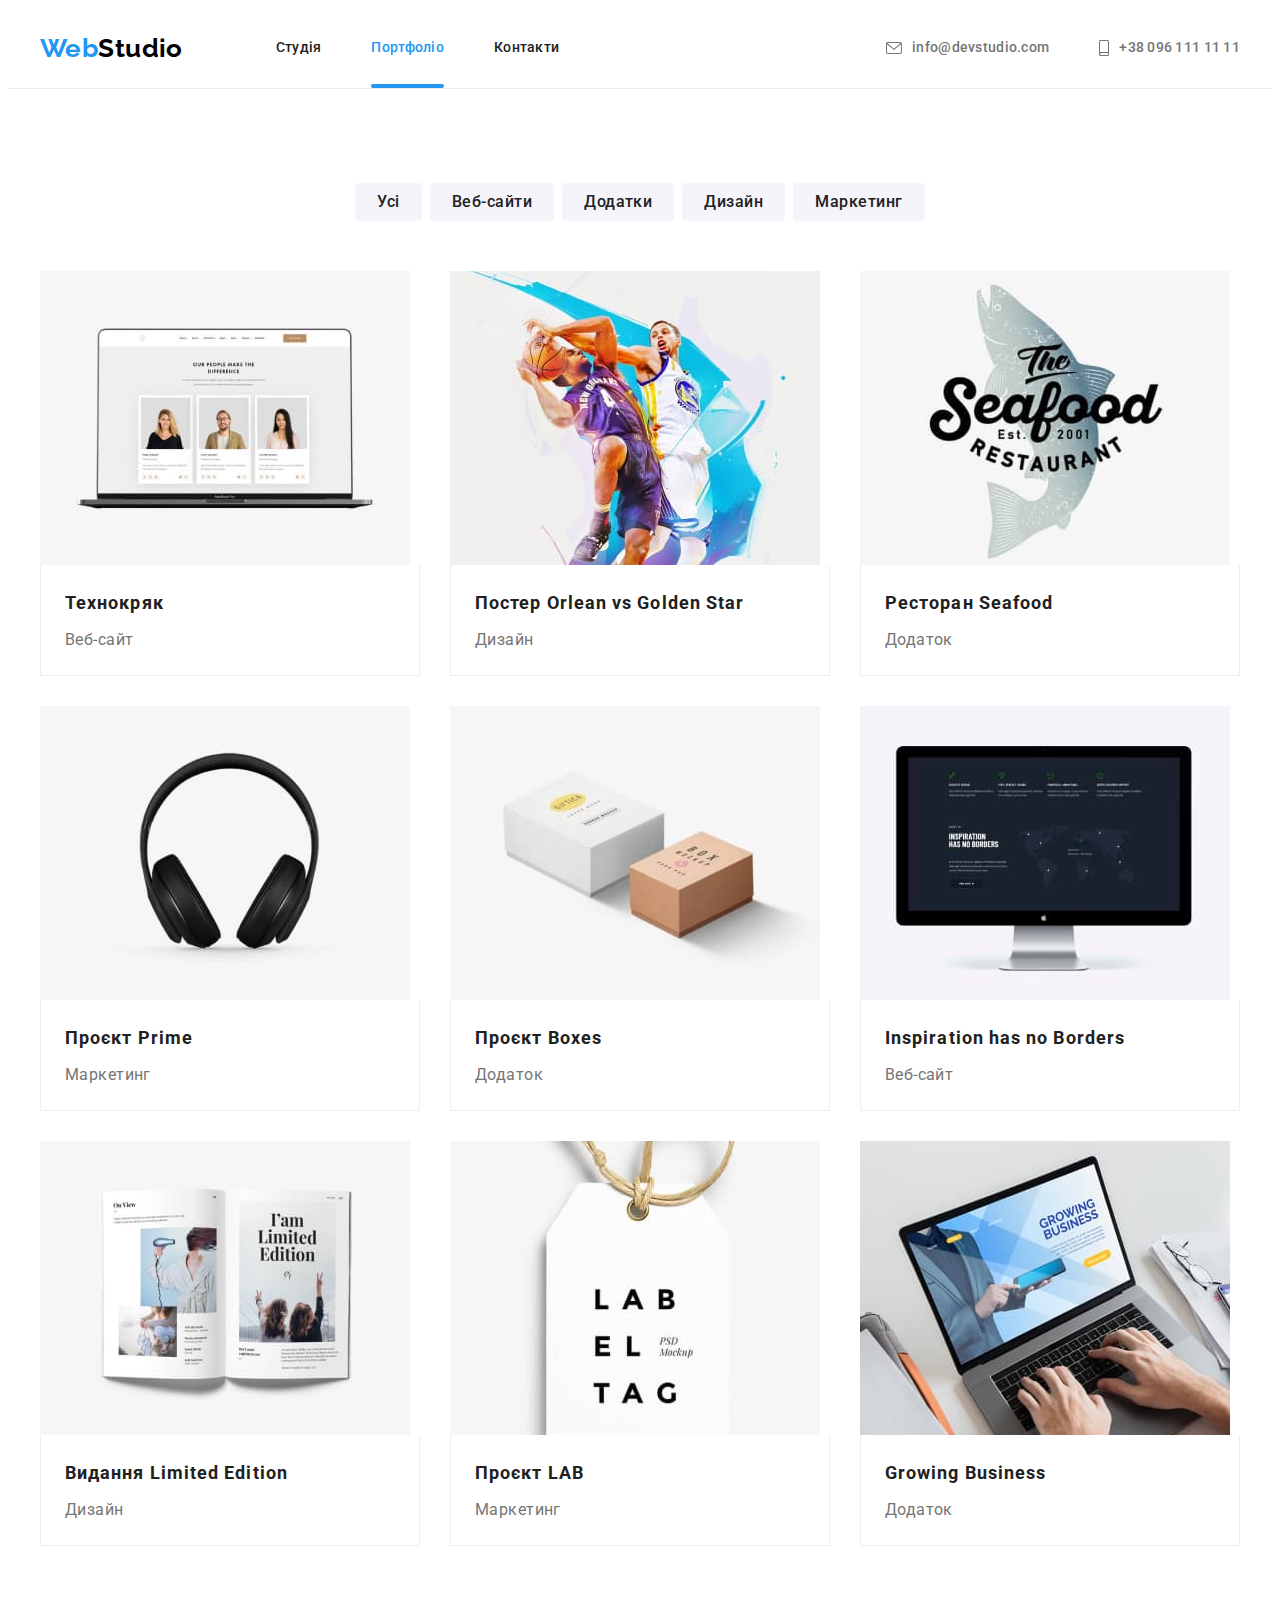
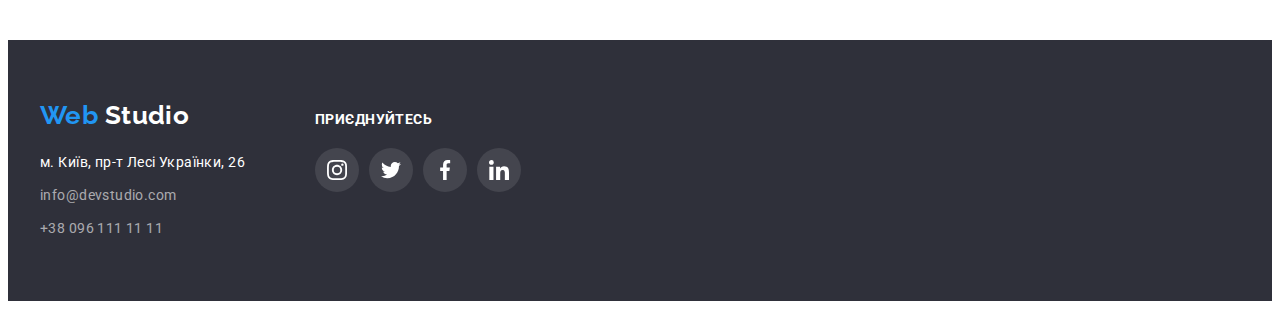
==== portfolio.html @ 70188c2d "Initial commit" ====
<!DOCTYPE html>
<html lang="uk">
	<head>
		<meta charset="UTF-8" />
		<meta http-equiv="X-UA-Compatible" content="IE=edge" />
		<meta name="viewport" content="width=device-width, initial-scale=1.0" />
		<title>Portfolio</title>
		<link rel="preconnect" href="https://fonts.googleapis.com" />
		<link rel="preconnect" href="https://fonts.gstatic.com" crossorigin />
		<link
			href="https://fonts.googleapis.com/css2?family=Raleway:wght@700&family=Roboto:wght@400;500;700;900&display=swap"
			rel="stylesheet"
		/>
		<link
			rel="stylesheet"
			href="https://cdnjs.cloudflare.com/ajax/libs/modern-normalize/1.1.0/modern-normalize.min.css"
			integrity="sha512-wpPYUAdjBVSE4KJnH1VR1HeZfpl1ub8YT/NKx4PuQ5NmX2tKuGu6U/JRp5y+Y8XG2tV+wKQpNHVUX03MfMFn9Q=="
			crossorigin="anonymous"
			referrerpolicy="no-referrer"
		/>
		<link href="./css/styles.css" rel="stylesheet" />
	</head>
	<body>
		<header class="header portfolio-header">
			<div class="container">
				<nav class="header-navigation">
					<a class="link header-logo" href="./index.html">
						<span class="logo-accent">Web</span>Studio</a
					>

					<ul class="list header-list">
						<li class="header-item">
							<a class="link header-link" href="./index.html">Студія</a>
						</li>
						<li class="header-item">
							<a class="link header-link current" href="./portfolio.html">Портфоліо</a>
						</li>
						<li class="header-item">
							<a class="link header-link" href="#">Контакти</a>
						</li>
					</ul>
				</nav>

				<ul class="list contacts-list">
					<li class="contacts-item">
						<a class="link header-contacts" href="mailto:info@devstudio.com">
							<svg class="header-icon" width="16" height="12">
								<use class="icon-envelope" href="./images/sprite.svg#envelope"></use>
							</svg>
							info@devstudio.com
						</a>
					</li>
					<li class="contacts-item">
						<a class="link header-contacts" href="tel:+380961111111">
							<svg class="header-icon" width="10" height="16">
								<use class="icon-smartphone" href="./images/sprite.svg#smartphone"></use>
							</svg>
							+38 096 111 11 11
						</a>
					</li>
				</ul>
			</div>
		</header>
		<main>
			<section class="section">
				<div class="container">
					<h1 class="section-title visually-hidden">Наші проєкти</h1>
					<ul class="list filters-list">
						<li class="filter"><button class="filter-btn" type="button">Усі</button></li>
						<li class="filter"><button class="filter-btn" type="button">Веб-сайти</button></li>
						<li class="filter"><button class="filter-btn" type="button">Додатки</button></li>
						<li class="filter"><button class="filter-btn" type="button">Дизайн</button></li>
						<li class="filter"><button class="filter-btn" type="button">Маркетинг</button></li>
					</ul>

					<ul class="list projects-list">
						<li class="project-item">
							<a class="link project-link" href="#">
								<div class="project-thumb">
									<img
										src="./images/portfolio1.jpg"
										alt="Ноутбук з відкритим веб-сайтом на екрані"
										width="370"
									/>
									<div class="project-overlay">
										<p class="overlay-text">
											Ресурс пропонує комплексні пропозиції з різним рівнем функціоналу та сервісів.
											Все це дозволить відвідувачу отримати вичерпні відомості про компанію чи
											приватну особу.
										</p>
									</div>
								</div>
								<div class="about-project">
									<h2 class="project-title">Технокряк</h2>
									<p class="project-category">Веб-сайт</p>
								</div>
							</a>
						</li>
						<li class="project-item">
							<a class="link project-link" href="#">
								<div class="project-thumb">
									<img
										src="./images/portfolio2.jpg"
										alt="Два баскетболісти боряться за м'яч"
										width="370"
									/>
									<div class="project-overlay">
										<p class="overlay-text">
											Ресурс пропонує комплексні пропозиції з різним рівнем функціоналу та сервісів.
											Все це дозволить відвідувачу отримати вичерпні відомості про компанію чи
											приватну особу.
										</p>
									</div>
								</div>
								<div class="about-project">
									<h2 class="project-title">Постер <span lang="en">Orlean vs Golden Star</span></h2>
									<p class="project-category">Дизайн</p>
								</div>
							</a>
						</li>
						<li class="project-item">
							<a class="link project-link" href="#">
								<div class="project-thumb">
									<img
										src="./images/portfolio3.jpg"
										alt="Логотип з великою рибою і написом"
										width="370"
									/>
									<div class="project-overlay">
										<p class="overlay-text">
											Ресурс пропонує комплексні пропозиції з різним рівнем функціоналу та сервісів.
											Все це дозволить відвідувачу отримати вичерпні відомості про компанію чи
											приватну особу.
										</p>
									</div>
								</div>
								<div class="about-project">
									<h2 class="project-title">Ресторан <span lang="en">Seafood</span></h2>
									<p class="project-category">Додаток</p>
								</div>
							</a>
						</li>
						<li class="project-item">
							<a class="link project-link" href="#">
								<div class="project-thumb">
									<img src="./images/portfolio4.jpg" alt="Комп'ютерні навушники" width="370" />
									<div class="project-overlay">
										<p class="overlay-text">
											Ресурс пропонує комплексні пропозиції з різним рівнем функціоналу та сервісів.
											Все це дозволить відвідувачу отримати вичерпні відомості про компанію чи
											приватну особу.
										</p>
									</div>
								</div>
								<div class="about-project">
									<h2 class="project-title">Проєкт <span lang="en">Prime</span></h2>
									<p class="project-category">Маркетинг</p>
								</div>
							</a>
						</li>
						<li class="project-item">
							<a class="link project-link" href="#">
								<div class="project-thumb">
									<img
										src="./images/portfolio5.jpg"
										alt="Дві закриті паперові коробки"
										width="370"
									/>
									<div class="project-overlay">
										<p class="overlay-text">
											Ресурс пропонує комплексні пропозиції з різним рівнем функціоналу та сервісів.
											Все це дозволить відвідувачу отримати вичерпні відомості про компанію чи
											приватну особу.
										</p>
									</div>
								</div>
								<div class="about-project">
									<h2 class="project-title">Проєкт <span lang="en">Boxes</span></h2>
									<p class="project-category">Додаток</p>
								</div>
							</a>
						</li>
						<li class="project-item">
							<a class="link project-link" href="#">
								<div class="project-thumb">
									<img
										src="./images/portfolio6.jpg"
										alt="Монітор комп'ютера з відкритим веб-сайтом"
										width="370"
									/>
									<div class="project-overlay">
										<p class="overlay-text">
											Ресурс пропонує комплексні пропозиції з різним рівнем функціоналу та сервісів.
											Все це дозволить відвідувачу отримати вичерпні відомості про компанію чи
											приватну особу.
										</p>
									</div>
								</div>
								<div class="about-project">
									<h2 class="project-title" lang="en">Inspiration has no Borders</h2>
									<p class="project-category">Веб-сайт</p>
								</div>
							</a>
						</li>
						<li class="project-item">
							<a class="link project-link" href="#">
								<div class="project-thumb">
									<img src="./images/portfolio7.jpg" alt="Розгорнутий журнал" width="370" />
									<div class="project-overlay">
										<p class="overlay-text">
											Ресурс пропонує комплексні пропозиції з різним рівнем функціоналу та сервісів.
											Все це дозволить відвідувачу отримати вичерпні відомості про компанію чи
											приватну особу.
										</p>
									</div>
								</div>
								<div class="about-project">
									<h2 class="project-title">Видання <span lang="en">Limited Edition</span></h2>
									<p class="project-category">Дизайн</p>
								</div>
							</a>
						</li>
						<li class="project-item">
							<a class="link project-link" href="#">
								<div class="project-thumb">
									<img
										src="./images/portfolio8.jpg"
										alt="Паперова бирка на мотузці з написом"
										width="370"
									/>
									<div class="project-overlay">
										<p class="overlay-text">
											Ресурс пропонує комплексні пропозиції з різним рівнем функціоналу та сервісів.
											Все це дозволить відвідувачу отримати вичерпні відомості про компанію чи
											приватну особу.
										</p>
									</div>
								</div>
								<div class="about-project">
									<h2 class="project-title">Проєкт <span lang="en">LAB</span></h2>
									<p class="project-category">Маркетинг</p>
								</div>
							</a>
						</li>
						<li class="project-item">
							<a class="link project-link" href="#">
								<div class="project-thumb">
									<img src="./images/portfolio9.jpg" alt="Людина працює за ноутбуком" width="370" />
									<div class="project-overlay">
										<p class="overlay-text">
											Ресурс пропонує комплексні пропозиції з різним рівнем функціоналу та сервісів.
											Все це дозволить відвідувачу отримати вичерпні відомості про компанію чи
											приватну особу.
										</p>
									</div>
								</div>
								<div class="about-project">
									<h2 class="project-title" lang="en">Growing Business</h2>
									<p class="project-category">Додаток</p>
								</div>
							</a>
						</li>
					</ul>
				</div>
			</section>
		</main>

		<footer class="footer">
			<div class="container footer-container">
				<div class="adress-container">
					<a class="link footer-logo" href="./index.html">
						<span class="logo-accent">Web</span>
						Studio</a
					>
					<address class="footer-address">
						<ul class="list address-list">
							<li class="address-item">
								<a
									class="link address"
									href="https://goo.gl/maps/psdseEe2qWQJ424o6"
									target="_blank"
									rel="noopener noreferrer nofollow"
								>
									м. Київ, пр-т Лесі Українки, 26
								</a>
							</li>
							<li class="address-item">
								<a class="link footer-contacts" href="mailto:info@devstudio.com">
									info@devstudio.com</a
								>
							</li>
							<li class="address-item">
								<a class="link footer-contacts" href="tel:+380961111111">+38 096 111 11 11</a>
							</li>
						</ul>
					</address>
				</div>
				<div class="social-links-container">
					<p class="subscribe-text">Приєднуйтесь</p>
					<ul class="list social-links-list">
						<li class="social-link-item">
							<a
								class="link footer-social-link"
								href=""
								target="_blank"
								rel="noreferrer noopener nofollow"
							>
								<svg class="footer-icon" aria-label="Instagram" width="20" height="20">
									<use class="icon-instagram" href="./images/sprite.svg#instagram"></use>
								</svg>
							</a>
						</li>
						<li class="social-link-item">
							<a
								class="link footer-social-link"
								href=""
								target="_blank"
								rel="noreferrer noopener nofollow"
							>
								<svg class="footer-icon" aria-label="Twitter" width="20" height="20">
									<use class="icon-twitter" href="./images/sprite.svg#twitter"></use>
								</svg>
							</a>
						</li>
						<li class="social-link-item">
							<a
								class="link footer-social-link"
								href=""
								target="_blank"
								rel="noreferrer noopener nofollow"
							>
								<svg class="footer-icon" aria-label="Facebook" width="20" height="20">
									<use class="icon-facebook" href="./images/sprite.svg#facebook"></use>
								</svg>
							</a>
						</li>
						<li class="social-link-item">
							<a
								class="link footer-social-link"
								href=""
								target="_blank"
								rel="noreferrer noopener nofollow"
							>
								<svg class="footer-icon" aria-label="LinkedIn" width="20" height="20">
									<use class="icon-linkedin" href="./images/sprite.svg#linkedin"></use>
								</svg>
							</a>
						</li>
					</ul>
				</div>
			</div>
		</footer>
	</body>
</html>
---- css/styles.css ----
:root {
	--primary-text-color: #757575;
	--title-text-color: #212121;
	--additional-text-color: #ffffff;
	--accent-color: #2196f3;
	--contacs-color: rgba(255, 255, 255, 0.6);
	--header-logo-color: #000000;
	--primary-background-color: #ffffff;
	--secondary-background-color: #f5f4fa;
	--accent-background-color: #2f303a;
	--accent-button-color: #188ce8;
	--header-line-color: #ececec;
	--icons-color: #afb1b8;
	--overlay-hero-color: rgba(47, 48, 58, 0.4);
	--services-thumb-color: rgba(47, 48, 58, 0.8);
	--clients-border-color: #afb1b8;
	--media-background-color: rgba(255, 255, 255, 0.1);

	--modal-background-color: rgba(0, 0, 0, 0.2);
	--modal-btn-border-color: rgba(0, 0, 0, 0.1);

	--portfolio-border-color: #eeeeee;
	--portfolio-overlay-color: rgba(33, 150, 243, 0.9);

	--timing-function: cubic-bezier(0.4, 0, 0.2, 1);
}

body {
	color: var(--primary-text-color);

	font-family: 'Roboto', sans-serif;
	font-size: 14px;
	letter-spacing: 0.03em;

	background-color: var(--primary-background-color);
}

p,
h1,
h2,
h3,
h4,
h5,
h6 {
	margin: 0;
}

img {
	display: block;
	max-width: 100%;
	height: auto;
}

button {
	display: block;
	cursor: pointer;
	border: none;
	border-radius: 4px;
}

.container {
	width: 1200px;
	padding-right: 15px;
	padding-left: 15px;
	margin: 0 auto;
}

.section {
	padding-top: 94px;
	padding-bottom: 94px;
}

.footer-address {
	font-style: normal;
}

.list {
	list-style: none;
	padding-left: 0;
	margin: 0;
}

.link {
	text-decoration: none;
}

/* ------------------HEADER----------------- */
header > .container {
	display: flex;
	align-items: center;
}

.header-navigation {
	display: flex;
	align-items: center;
}

/* -------------------LOGO------------------ */
.header-logo {
	color: var(--header-logo-color);

	font-family: 'Raleway', sans-serif;
	font-weight: 700;
	font-size: 26px;
	line-height: 1.19;
}

.logo-accent {
	color: var(--accent-color);
}

/* -------------MAIN NAVIGATION------------- */
.header-list {
	display: flex;
	margin-left: 93px;
}

.header-item + .header-item {
	margin-left: 50px;
}

.header-link {
	position: relative;
	display: block;
	padding-top: 32px;
	padding-bottom: 32px;

	color: var(--title-text-color);

	font-weight: 500;
	font-size: 14px;
	line-height: 1.14;
	letter-spacing: 0.02em;

	transition-property: color;
	transition-duration: 250ms;
	transition-timing-function: var(--timing-function);
}

.header-link::after {
	position: absolute;
	left: 0;
	bottom: 0;

	display: inline-block;
	content: '';
	width: 100%;
	height: 4px;
	background-color: var(--accent-color);
	border-radius: 2px;

	transform: scaleX(0);
	transition-property: transform;
	transition-duration: 250ms;
	transition-timing-function: var(--timing-function);
}

.header-link:hover:after,
.header-link:focus:after {
	transform: scaleX(1);
}

.current::after {
	position: absolute;
	bottom: 0;

	display: inline-block;
	content: '';
	width: 100%;
	height: 4px;
	background-color: var(--accent-color);
	border-radius: 2px;

	transform: scaleX(1);
}

.header-link:hover,
.header-link:focus,
.current {
	color: var(--accent-color);
}

/* --------------CONTACT LIST--------------- */
.contacts-list {
	display: flex;
	margin-right: 0;
	margin-left: auto;
}

.contacts-item + .contacts-item {
	margin-left: 50px;
}

.header-contacts {
	display: flex;
	align-items: center;

	color: var(--primary-text-color);

	font-weight: 500;
	font-size: 14px;
	line-height: 1.14;
	letter-spacing: 0.02em;

	transition-property: color;
	transition-duration: 250ms;
	transition-timing-function: var(--timing-function);
}

.header-contacts:hover,
.header-contacts:focus {
	color: var(--accent-color);
}

.header-icon {
	margin-right: 10px;
	fill: currentColor;
}

/* -------------------MAIN------------------ */
/* -------------------HERO------------------ */
.hero {
	padding-top: 200px;
	padding-bottom: 200px;

	background-color: var(--accent-background-color);

	text-align: center;
}

.hero-overlay {
	max-width: 1600px;
	height: 600px;
	margin-right: auto;
	margin-left: auto;
	background-image: linear-gradient(var(--overlay-hero-color), var(--overlay-hero-color)),
		url(../images/bgd-image.jpg);
	background-repeat: no-repeat;
	background-position: center;
	background-size: cover;
}

.hero-title {
	margin: 0 auto;
	margin-bottom: 30px;

	color: var(--additional-text-color);

	font-weight: 900;
	font-size: 44px;
	line-height: 1.36;
	letter-spacing: 0.06em;
	text-transform: uppercase;
}

.hero-btn {
	padding: 10px 32px;
	margin: 0 auto;

	color: var(--additional-text-color);

	font-family: inherit;
	font-weight: 700;
	font-size: 16px;
	line-height: 1.87;
	letter-spacing: 0.06em;

	background-color: var(--accent-color);

	transition-property: background-color;
	transition-duration: 250ms;
	transition-timing-function: var(--timing-function);
}

.hero-btn:hover,
.hero-btn:focus {
	background-color: var(--accent-button-color);
}

/* -----------------SECTIONS---------------- */

.section-title {
	margin-bottom: 50px;

	color: var(--title-text-color);

	font-weight: 700;
	font-size: 36px;
	line-height: 1.17;
	text-align: center;
}

.item + .item {
	margin-left: 30px;
}

/* -----------------FEATURES---------------- */
.visually-hidden {
	position: absolute;
	white-space: nowrap;
	width: 1px;
	height: 1px;
	overflow: hidden;
	border: 0;
	padding: 0;
	clip: rect(0 0 0 0);
	clip-path: inset(50%);
	margin: -1px;
}

.features-list {
	display: flex;
}

.icon-wrap {
	display: flex;
	justify-content: center;
	align-items: center;
	width: 270px;
	height: 120px;
	margin-bottom: 30px;
	border-radius: 4px;
	background-color: var(--secondary-background-color);
}

.features-title {
	margin-bottom: 10px;

	color: var(--title-text-color);

	font-weight: 700;
	font-size: 14px;
	line-height: 1.14;
	text-transform: uppercase;
}

.features-text {
	font-size: 14px;
	line-height: 1.71;
}

/* --------------WHAT DO WE DO-------------- */
.section-services {
	padding-top: 0;
}

.services-list {
	display: flex;
}

.services-item {
	position: relative;
}

.services-text {
	position: absolute;
	display: flex;
	justify-content: center;
	align-items: center;
	bottom: 0;

	width: 100%;
	height: 70px;
	background-color: var(--services-thumb-color);

	font-weight: 700;
	line-height: 1.14;
	text-transform: uppercase;

	color: var(--additional-text-color);
}

/* -----------------OUR TEAM---------------- */
.section-team {
	background-color: var(--secondary-background-color);
}

.team-cards {
	display: flex;
}

.team-card {
	box-shadow: 0px 1px 3px rgba(0, 0, 0, 0.12), 0px 1px 1px rgba(0, 0, 0, 0.14),
		0px 2px 1px rgba(0, 0, 0, 0.2);
	border-radius: 0px 0px 4px 4px;
	width: 270px;

	background-color: var(--primary-background-color);
}

.card-text {
	padding-top: 30px;
	padding-bottom: 30px;
}

.card-name {
	margin-bottom: 10px;

	color: var(--title-text-color);

	font-weight: 500;
	font-size: 16px;
	line-height: 1.19;
	text-align: center;
}

.card-description {
	margin-bottom: 16px;

	font-size: 16px;
	line-height: 1.19;
	text-align: center;
}

.social-links {
	display: flex;
	justify-content: center;
	gap: 10px;
}

.social-link-item {
	width: 44px;
	height: 44px;
}

.team-social-link {
	display: flex;
	justify-content: center;
	align-items: center;
	width: 100%;
	height: 100%;
	border-radius: 50%;

	fill: var(--icons-color);

	transition-property: background-color, fill;
	transition-duration: 250ms, 250ms;
	transition-timing-function: var(--timing-function), var(--timing-function);
}

.team-social-link:hover,
.team-social-link:focus {
	background-color: var(--accent-color);
	fill: var(--additional-text-color);
}

/* ---------------OUR CLIENTS--------------- */
.clients-list {
	display: flex;
	gap: 30px;
}

.clients-item {
	width: calc((100%-150px) / 6);
	height: 92px;
}

.clients-link {
	display: flex;
	justify-content: center;
	align-items: center;
	width: 100%;
	height: 100%;
	border: 1px solid var(--clients-border-color);
	border-radius: 4px;

	fill: var(--icons-color);

	transition-property: border-color, fill;
	transition-duration: 250ms, 250ms;
	transition-timing-function: var(--timing-function), var(--timing-function);
}

.clients-link:hover,
.clients-link:focus {
	border-color: var(--accent-color);

	fill: var(--accent-color);
}

/* ------------------FOOTER----------------- */
.footer {
	padding-top: 60px;
	padding-bottom: 60px;
	background-color: var(--accent-background-color);
}

.footer-container {
	display: flex;
	align-items: baseline;
}

.adress-container {
	margin-right: 70px;
}

.footer-logo {
	display: block;
	margin-bottom: 20px;

	color: var(--additional-text-color);

	font-family: 'Raleway', sans-serif;
	font-weight: 700;
	font-size: 26px;
	line-height: 1.19;
}

.address-item:not(:last-child) {
	margin-bottom: 9px;
}

.address {
	color: var(--additional-text-color);

	font-size: 14px;
	line-height: 1.71;
}

.footer-contacts {
	color: var(--contacs-color);

	font-size: 14px;
	line-height: 1.71;

	transition-property: color;
	transition-duration: 250ms;
	transition-timing-function: var(--timing-function);
}

.footer-contacts:hover,
.footer-contacts:focus {
	color: var(--accent-color);
}

.subscribe-text {
	margin-bottom: 20px;

	font-weight: 700;
	line-height: 1.14;
	text-transform: uppercase;

	color: var(--additional-text-color);
}

.social-links-list {
	display: flex;
	gap: 10px;
}

.footer-social-link {
	display: flex;
	justify-content: center;
	align-items: center;
	width: 100%;
	height: 100%;
	border-radius: 50%;
	background-color: var(--media-background-color);

	fill: var(--additional-text-color);

	transition-property: background-color;
	transition-duration: 250ms;
	transition-timing-function: var(--timing-function);
}

.footer-social-link:hover,
.footer-social-link:focus {
	background-color: var(--accent-color);
}

/* ---------------MODAL WINDOW------------- */
.backdrop {
	position: fixed;
	top: 0;
	left: 0;

	width: 100%;
	height: 100%;
	background-color: var(--modal-background-color);

	opacity: 1;
	visibility: visible;
	transition-property: opacity, visibility;
	transition-duration: 250ms, 250ms;
	transition-timing-function: var(--timing-function), var(--timing-function);
}

.backdrop.is-hidden {
	opacity: 0;
	pointer-events: none;
	visibility: hidden;
}

.modal {
	position: absolute;
	top: 50%;
	left: 50%;
	padding: 8px;
	transform: translate(-50%, -50%) scale(1);

	min-width: 528px;
	min-height: 581px;

	background-color: var(--primary-background-color);
	box-shadow: 0px 1px 3px rgba(0, 0, 0, 0.12), 0px 1px 1px rgba(0, 0, 0, 0.14),
		0px 2px 1px rgba(0, 0, 0, 0.2);
	border-radius: 4px;

	transition-property: transform;
	transition-duration: 250ms;
	transition-timing-function: var(--timing-function);
}

.backdrop.is-hidden .modal {
	transform: translate(-50%, -50%) scale(0.9);
}

.button-close {
	position: absolute;
	top: 8px;
	right: 8px;
	display: flex;
	justify-content: center;
	align-items: center;

	width: 30px;
	height: 30px;

	background-color: transparent;
	border: 1px solid var(--modal-btn-border-color);
	border-radius: 50%;
}

/* -----------------PORTFOLIO--------------- */
/* ------------------HEADER----------------- */
.portfolio-header {
	border-bottom: 1px solid var(--header-line-color);
}

/* -------------------MAIN------------------ */
.filters-list {
	display: flex;
	justify-content: center;
	margin-bottom: 50px;
}

.filter + .filter {
	margin-left: 8px;
}

.filter-btn {
	padding: 6px 22px;
	background-color: var(--secondary-background-color);

	color: var(--title-text-color);

	font-family: inherit;
	font-weight: 500;
	font-size: 16px;
	line-height: 1.63;
	text-align: center;
	letter-spacing: 0.03em;

	transition-property: box-shadow, background-color, color;
	transition-duration: 250ms, 250ms, 250ms;
	transition-timing-function: var(--timing-function), var(--timing-function), var(--timing-function);
}

.filter-btn:hover,
.filter-btn:focus {
	box-shadow: 0px 3px 1px rgba(0, 0, 0, 0.1), 0px 1px 2px rgba(0, 0, 0, 0.08),
		0px 2px 2px rgba(0, 0, 0, 0.12);
	background-color: var(--accent-color);

	color: var(--additional-text-color);
}

.projects-list {
	display: flex;
	flex-wrap: wrap;
}

.project-item {
	margin-right: 30px;
	margin-bottom: 30px;
	width: calc((100% - 60px) / 3);

	background-color: var(--primary-background-color);
}

.project-item:nth-child(3n) {
	margin-right: 0px;
}

.project-item:nth-last-child(-n + 3) {
	margin-bottom: 0;
}

.project-link {
	display: block;

	transition-property: box-shadow;
	transition-duration: 250ms;
	transition-timing-function: var(--timing-function);
}

.project-link:hover,
.project-link:focus {
	box-shadow: 0px 1px 1px rgba(0, 0, 0, 0.12), 0px 4px 4px rgba(0, 0, 0, 0.06),
		1px 4px 6px rgba(0, 0, 0, 0.16);
}

.project-thumb {
	position: relative;

	overflow: hidden;
}

.project-overlay {
	position: absolute;
	top: 0;
	left: 0;

	width: 100%;
	height: 100%;

	background-color: var(--portfolio-overlay-color);

	transform: translateY(100%);
	transition-property: transform;
	transition-duration: 250ms;
	transition-timing-function: var(--timing-function);
}

.overlay-text {
	position: absolute;
	top: 50%;
	left: 50%;
	transform: translate(-50%, -50%);

	width: 322px;

	font-weight: 400;
	font-size: 18px;
	line-height: 1.56;
	color: var(--additional-text-color);
}

.project-link:hover .project-overlay,
.project-link:focus .project-overlay {
	transform: translateY(0);
}

.about-project {
	padding: 20px 24px;
	border: 1px solid var(--portfolio-border-color);
	border-top: none;
}

.project-title {
	margin-bottom: 4px;

	color: var(--title-text-color);

	font-weight: 700;
	font-size: 18px;
	line-height: 2;
	letter-spacing: 0.06em;
}

.project-category {
	color: var(--primary-text-color);

	font-size: 16px;
	line-height: 1.88;
}
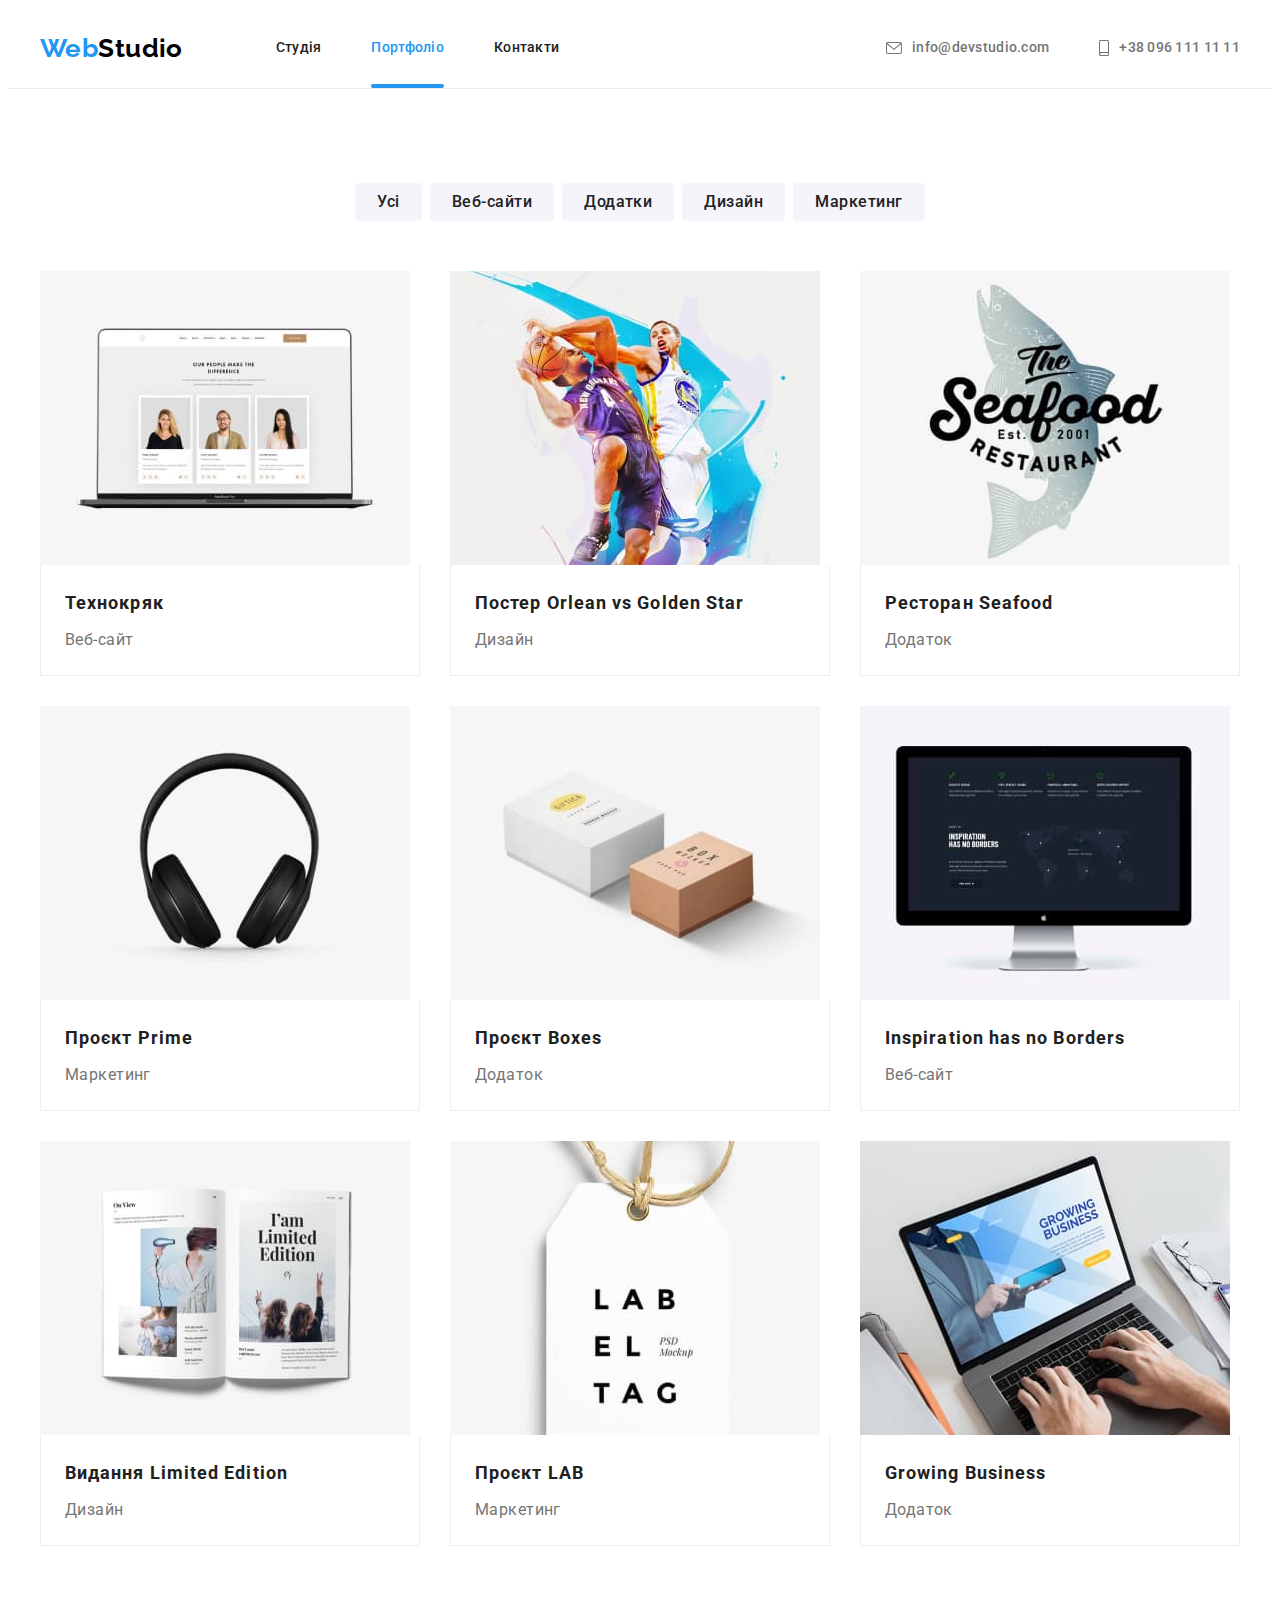
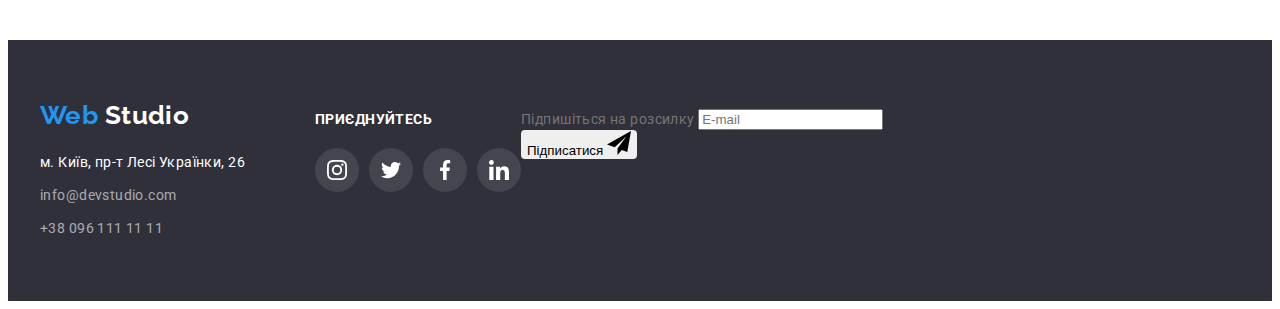
==== commit 1f118cc9: "Add the form to the footer" ====
--- a/portfolio.html
+++ b/portfolio.html
@@ -296,7 +296,7 @@
 					</address>
 				</div>
 				<div class="social-links-container">
-					<p class="subscribe-text">Приєднуйтесь</p>
+					<p class="footer-titles subscribe-text">Приєднуйтесь</p>
 					<ul class="list social-links-list">
 						<li class="social-link-item">
 							<a
@@ -348,6 +348,30 @@
 						</li>
 					</ul>
 				</div>
+				<div class="form-container">
+					<!-- <p class="footer-titles form-title">Підпишіться на розсилку</p> -->
+					<form class="footer-form">
+						<div class="footer-field">
+							<label for="footer-user-email"
+								><span class="footer-titles footer-label-text">Підпишіться на розсилку</span></label
+							>
+							<input
+								class="footer-input"
+								name="user-email"
+								type="email"
+								placeholder="E-mail"
+								id="footer-user-email"
+								required
+							/>
+						</div>
+						<button class="footer-submit" type="submit">
+							Підписатися
+							<svg class="footer-submit-icon" width="24" height="24">
+								<use class="icon-send" href="./images/sprite.svg#icon-send"></use>
+							</svg>
+						</button>
+					</form>
+				</div>
 			</div>
 		</footer>
 	</body>
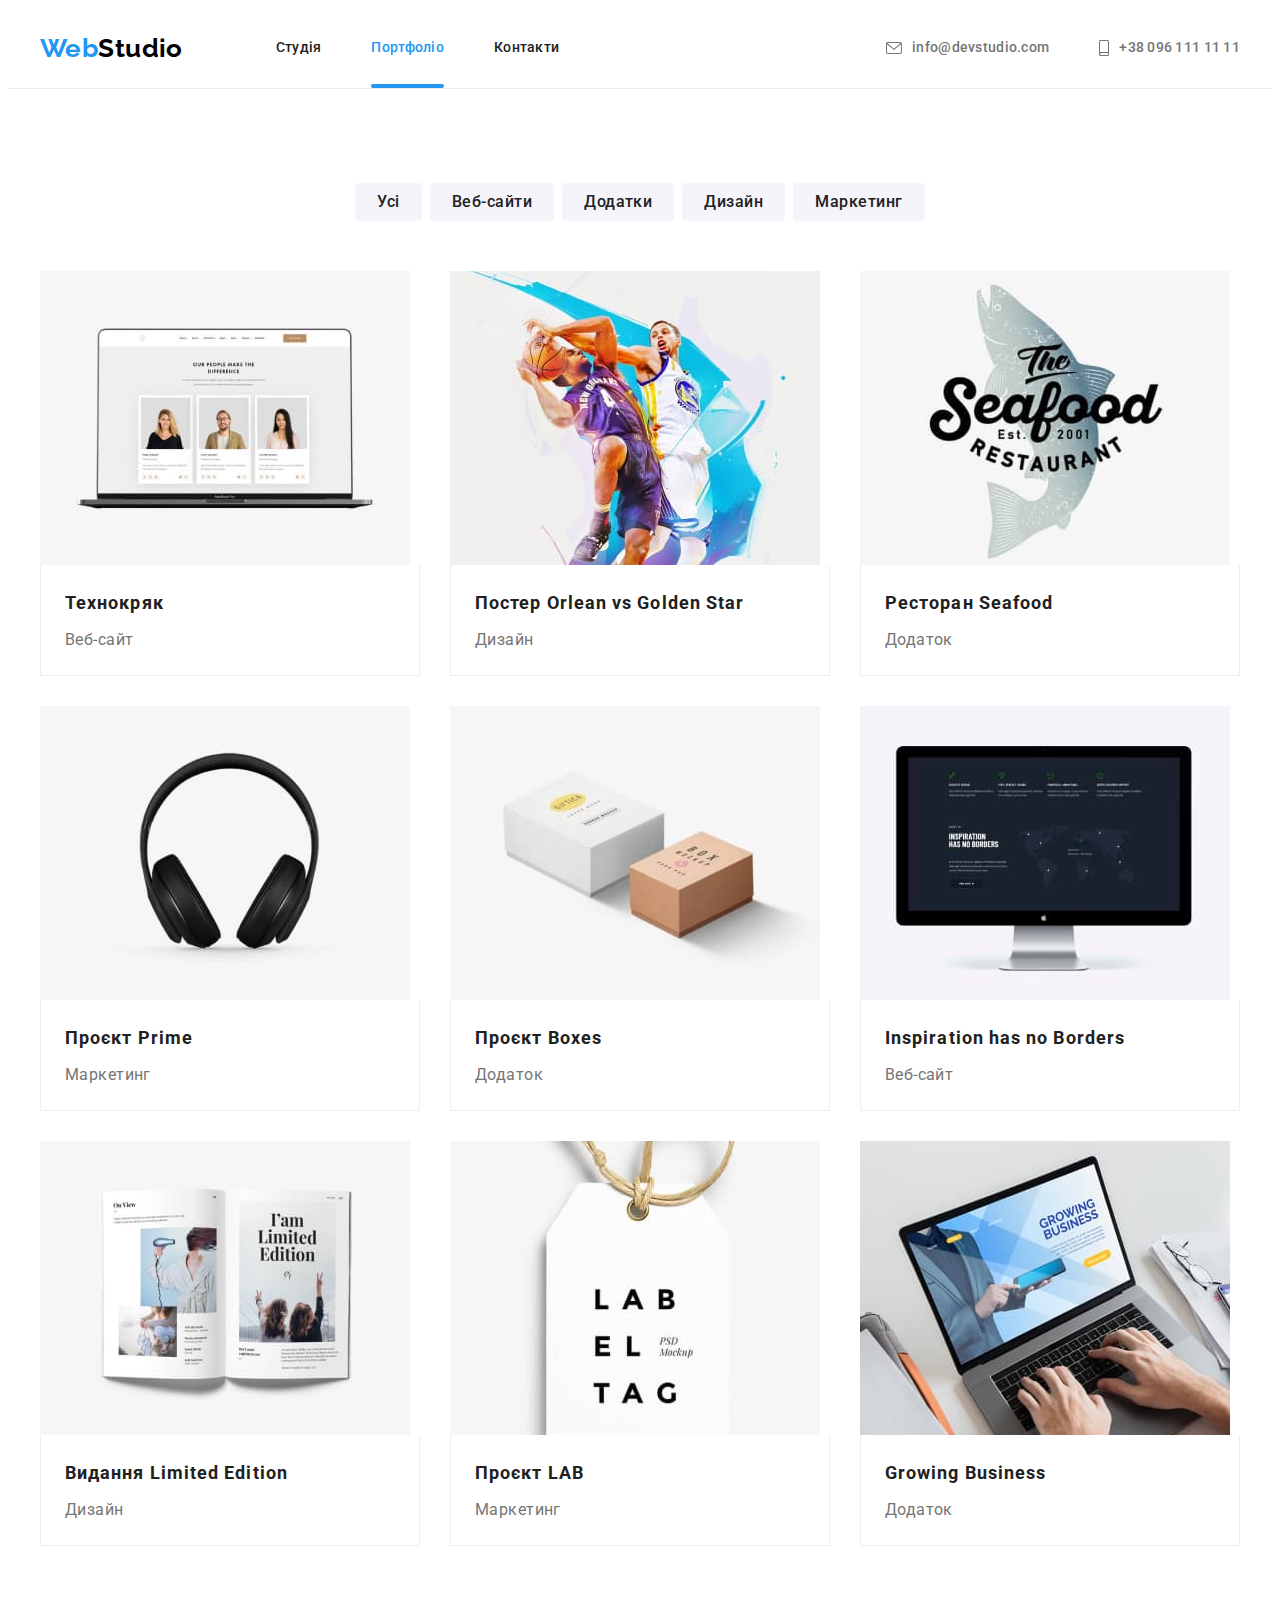
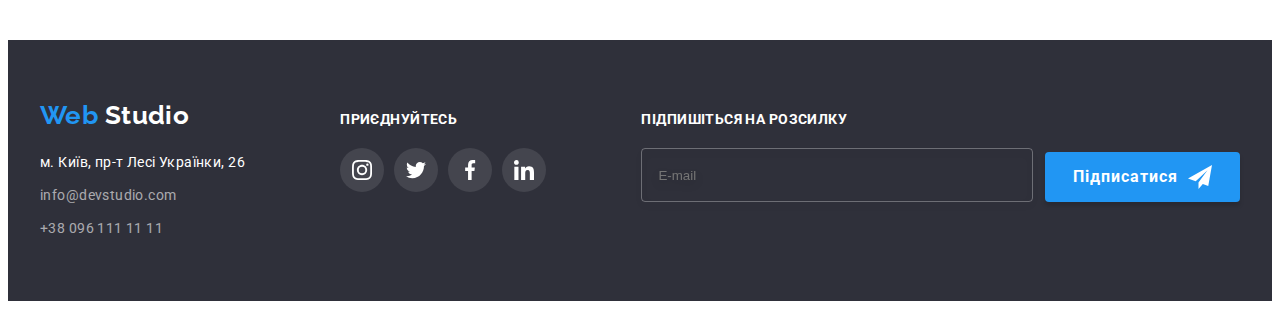
==== commit be3346e8: "Update footer-label" ====
--- a/portfolio.html
+++ b/portfolio.html
@@ -352,8 +352,8 @@
 					<!-- <p class="footer-titles form-title">Підпишіться на розсилку</p> -->
 					<form class="footer-form">
 						<div class="footer-field">
-							<label for="footer-user-email"
-								><span class="footer-titles footer-label-text">Підпишіться на розсилку</span></label
+							<label class="footer-titles footer-label" for="footer-user-email"
+								><span class="footer-label-text">Підпишіться на розсилку</span></label
 							>
 							<input
 								class="footer-input"
--- a/css/styles.css
+++ b/css/styles.css
@@ -15,9 +15,13 @@
 	--services-thumb-color: rgba(47, 48, 58, 0.8);
 	--clients-border-color: #afb1b8;
 	--media-background-color: rgba(255, 255, 255, 0.1);
+	--footer-input-border-color: rgba(255, 255, 255, 0.3);
 
 	--modal-background-color: rgba(0, 0, 0, 0.2);
 	--modal-btn-border-color: rgba(0, 0, 0, 0.1);
+	--modal-input-border-color: rgba(33, 33, 33, 0.2);
+	--modal-textarea-color: rgba(117, 117, 117, 0.5);
+	--modal-checkbox-color: #212121;
 
 	--portfolio-border-color: #eeeeee;
 	--portfolio-overlay-color: rgba(33, 150, 243, 0.9);
@@ -53,6 +57,10 @@
 
 button {
 	display: block;
+
+	font-family: inherit;
+	font-size: 16px;
+
 	cursor: pointer;
 	border: none;
 	border-radius: 4px;
@@ -259,9 +267,7 @@
 
 	color: var(--additional-text-color);
 
-	font-family: inherit;
 	font-weight: 700;
-	font-size: 16px;
 	line-height: 1.87;
 	letter-spacing: 0.06em;
 
@@ -487,11 +493,8 @@
 
 .footer-container {
 	display: flex;
+	justify-content: space-between;
 	align-items: baseline;
-}
-
-.adress-container {
-	margin-right: 70px;
 }
 
 .footer-logo {
@@ -533,7 +536,7 @@
 	color: var(--accent-color);
 }
 
-.subscribe-text {
+.footer-titles {
 	margin-bottom: 20px;
 
 	font-weight: 700;
@@ -567,6 +570,61 @@
 .footer-social-link:hover,
 .footer-social-link:focus {
 	background-color: var(--accent-color);
+}
+
+.footer-form {
+	display: flex;
+	align-items: flex-end;
+	gap: 12px;
+}
+
+.footer-label {
+	display: block;
+}
+
+.footer-input {
+	padding-right: 16px;
+	padding-left: 16px;
+	width: 358px;
+	height: 50px;
+
+	color: var(--additional-text-color);
+
+	background-color: transparent;
+	border: 1px solid var(--footer-input-border-color);
+	filter: drop-shadow(0px 4px 4px rgba(0, 0, 0, 0.15));
+
+	border-radius: 4px;
+	outline: transparent;
+}
+
+.footer-submit {
+	display: flex;
+	align-items: center;
+	padding: 10px 28px;
+
+	font-weight: 700;
+	line-height: 1.88;
+	letter-spacing: 0.06em;
+	color: var(--additional-text-color);
+
+	background-color: var(--accent-color);
+	box-shadow: 0px 4px 4px rgba(0, 0, 0, 0.15);
+
+	transition-property: background-color;
+	transition-duration: 250ms;
+	transition-timing-function: var(--timing-function);
+}
+
+.footer-submit-icon {
+	margin-left: 10px;
+
+	fill: currentColor;
+}
+
+.footer-submit:hover,
+.footer-submit:focus {
+	background-color: var(--accent-button-color);
 }
 
 /* ---------------MODAL WINDOW------------- */
@@ -596,7 +654,7 @@
 	position: absolute;
 	top: 50%;
 	left: 50%;
-	padding: 8px;
+	padding: 40px;
 	transform: translate(-50%, -50%) scale(1);
 
 	min-width: 528px;
@@ -630,6 +688,189 @@
 	background-color: transparent;
 	border: 1px solid var(--modal-btn-border-color);
 	border-radius: 50%;
+
+	transition-property: fill;
+	transition-duration: 250ms;
+	transition-timing-function: var(--timing-function);
+}
+
+.button-close:hover,
+.button-close:focus {
+	fill: var(--accent-color);
+}
+
+.modal-title {
+	margin-bottom: 12px;
+
+	font-weight: 700;
+	font-size: 20px;
+	line-height: 1.15;
+	text-align: center;
+
+	color: var(--title-text-color);
+}
+
+.modal-field {
+	margin-bottom: 10px;
+}
+
+.input-label,
+.textarea-label {
+	display: block;
+
+	margin-bottom: 4px;
+}
+
+.label-text {
+	display: block;
+
+	font-weight: 400;
+	font-size: 12px;
+	line-height: 1.17;
+	letter-spacing: 0.01em;
+}
+
+.input-wrap {
+	position: relative;
+}
+
+.modal-input,
+.modal-textarea {
+	width: 100%;
+
+	background-color: transparent;
+
+	border: 1px solid var(--modal-input-border-color);
+	border-radius: 4px;
+	outline: transparent;
+
+	transition-property: border-color;
+	transition-duration: 250ms;
+	transition-timing-function: var(--timing-function);
+}
+
+.modal-input {
+	height: 40px;
+	padding-right: 12px;
+	padding-left: 42px;
+}
+
+.modal-textarea-field {
+	margin-bottom: 20px;
+}
+
+.modal-textarea {
+	height: 120px;
+	padding: 12px 16px;
+
+	resize: none;
+}
+
+.modal-input:focus,
+.modal-textarea:focus {
+	border-color: var(--accent-color);
+}
+
+.modal-input-icon {
+	position: absolute;
+	top: 50%;
+	left: 12px;
+	transform: translateY(-50%);
+
+	margin-right: 12px;
+
+	transition-property: fill;
+	transition-duration: 250ms;
+	transition-timing-function: var(--timing-function);
+}
+
+.modal-input:focus + .modal-input-icon {
+	fill: var(--accent-color);
+}
+
+.modal-textarea::placeholder {
+	font-weight: 400;
+	font-size: 12px;
+	line-height: 1.17;
+	letter-spacing: 0.01em;
+
+	color: var(--modal-textarea-color);
+}
+
+.modal-checkbox-field {
+	margin-bottom: 30px;
+}
+
+.label-check {
+	display: flex;
+	align-items: center;
+	margin-left: 12px;
+
+	transition-property: border-color;
+	transition-duration: 250ms;
+	transition-timing-function: var(--timing-function);
+}
+
+.icon-checkbox {
+	display: flex;
+	justify-content: center;
+	align-items: center;
+	width: 16px;
+	height: 15px;
+	margin-right: 8px;
+
+	fill: transparent;
+
+	background-color: transparent;
+	border: 2px solid var(--modal-checkbox-color);
+	border-radius: 2px;
+}
+
+.label-check-text {
+	display: flex;
+	margin-right: 5px;
+
+	font-weight: 400;
+	line-height: 1.71;
+}
+
+.label-check-link {
+	color: var(--accent-color);
+}
+
+.input-check:checked + .label-check .icon-checkbox {
+	fill: var(--additional-text-color);
+	background-color: var(--accent-color);
+	border: transparent;
+}
+
+.input-check:focus + .label-check .icon-checkbox {
+	border-color: var(--accent-color);
+}
+
+.modal-submit {
+	padding: 10px 52px;
+	margin: 0 auto;
+
+	background-color: var(--accent-color);
+
+	font-weight: 700;
+	line-height: 1.86;
+	text-align: center;
+	letter-spacing: 0.06em;
+
+	color: var(--additional-text-color);
+
+	box-shadow: 0px 4px 4px rgba(0, 0, 0, 0.15);
+
+	transition-property: background-color;
+	transition-duration: 250ms;
+	transition-timing-function: var(--timing-function);
+}
+
+.modal-submit:hover,
+.modal-submit:focus {
+	background-color: var(--accent-button-color);
 }
 
 /* -----------------PORTFOLIO--------------- */
@@ -655,9 +896,7 @@
 
 	color: var(--title-text-color);
 
-	font-family: inherit;
 	font-weight: 500;
-	font-size: 16px;
 	line-height: 1.63;
 	text-align: center;
 	letter-spacing: 0.03em;
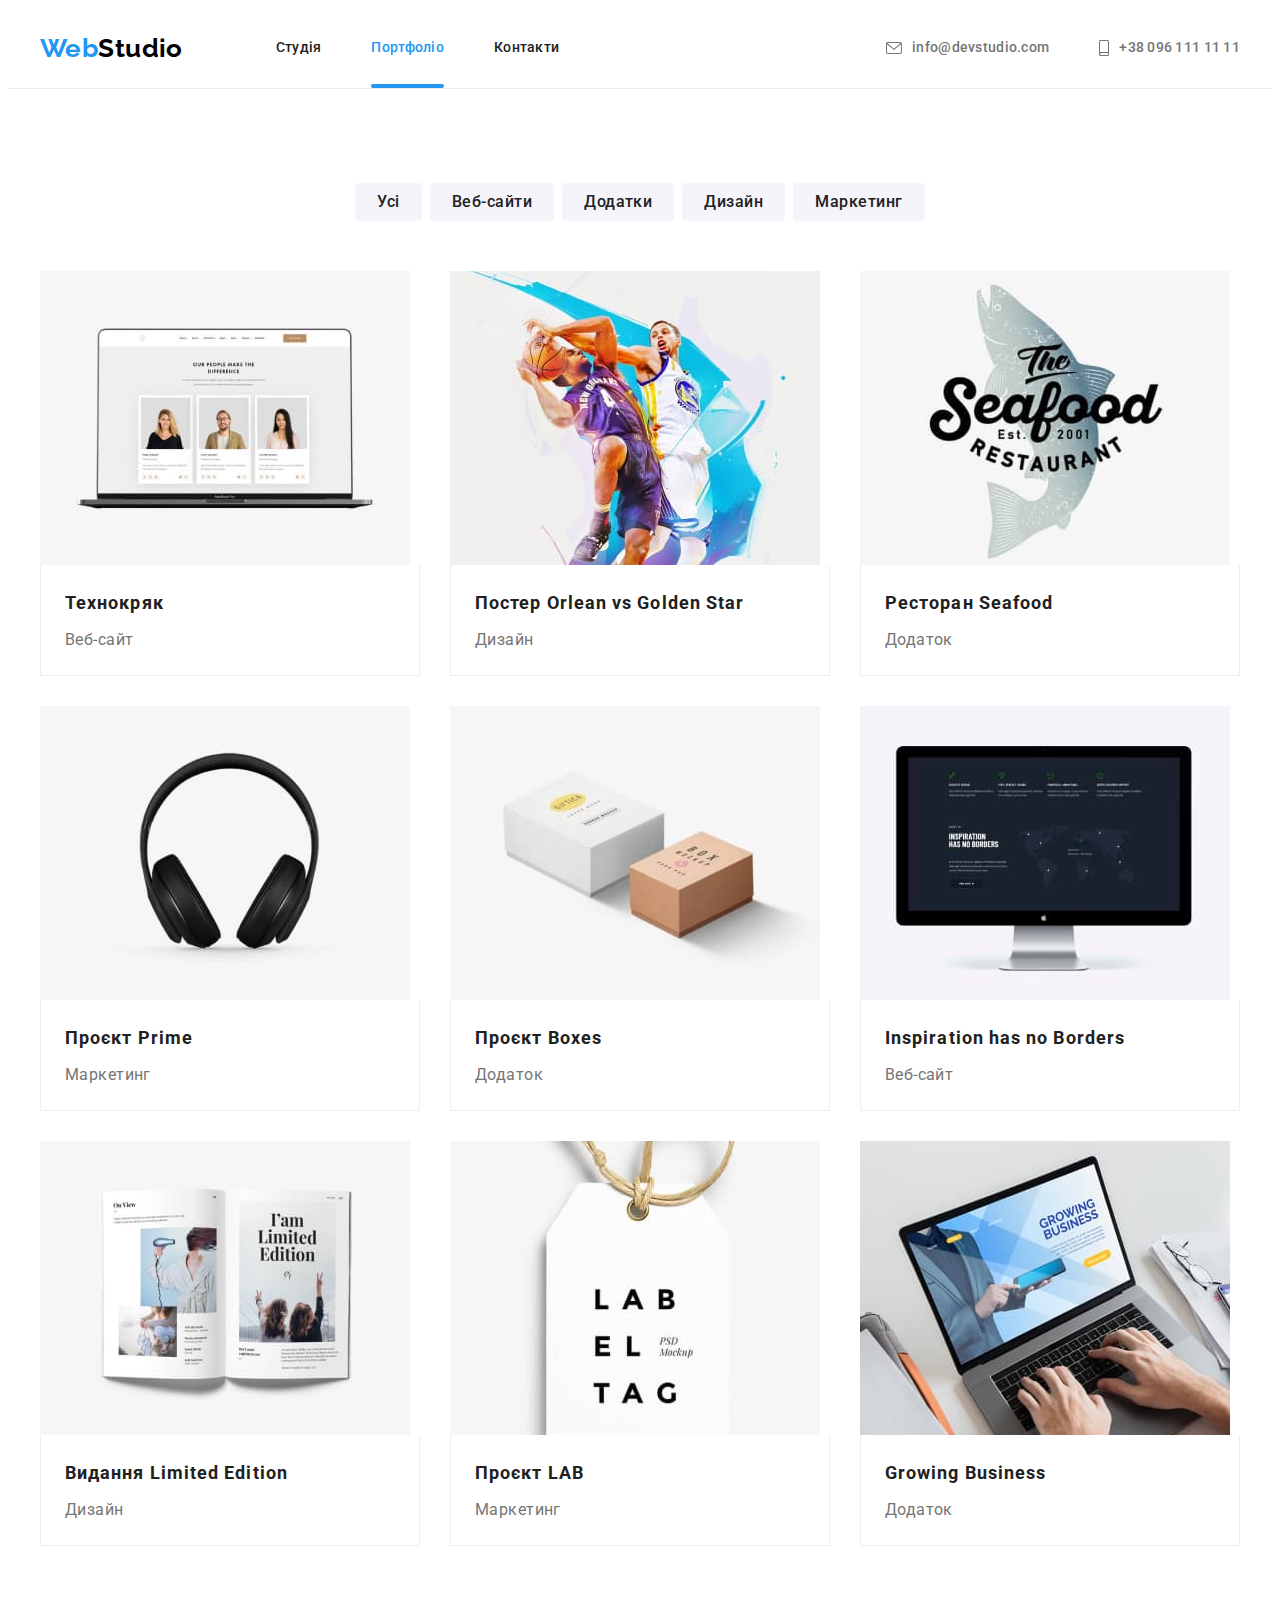
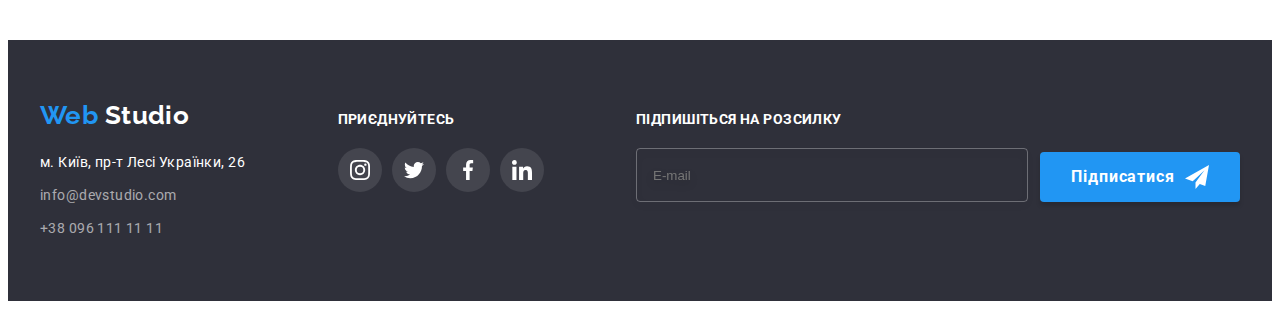
==== commit af6743d4: "Add change for button with type submit" ====
--- a/portfolio.html
+++ b/portfolio.html
@@ -364,7 +364,7 @@
 								required
 							/>
 						</div>
-						<button class="footer-submit" type="submit">
+						<button class="submit footer-submit" type="submit">
 							Підписатися
 							<svg class="footer-submit-icon" width="24" height="24">
 								<use class="icon-send" href="./images/sprite.svg#icon-send"></use>
--- a/css/styles.css
+++ b/css/styles.css
@@ -598,10 +598,9 @@
 	outline: transparent;
 }
 
-.footer-submit {
-	display: flex;
-	align-items: center;
-	padding: 10px 28px;
+.submit {
+	width: 200px;
+	height: 50px;
 
 	font-weight: 700;
 	line-height: 1.88;
@@ -614,6 +613,12 @@
 	transition-property: background-color;
 	transition-duration: 250ms;
 	transition-timing-function: var(--timing-function);
+}
+
+.footer-submit {
+	display: flex;
+	justify-content: center;
+	align-items: center;
 }
 
 .footer-submit-icon {
@@ -849,23 +854,9 @@
 }
 
 .modal-submit {
-	padding: 10px 52px;
 	margin: 0 auto;
 
-	background-color: var(--accent-color);
-
-	font-weight: 700;
-	line-height: 1.86;
 	text-align: center;
-	letter-spacing: 0.06em;
-
-	color: var(--additional-text-color);
-
-	box-shadow: 0px 4px 4px rgba(0, 0, 0, 0.15);
-
-	transition-property: background-color;
-	transition-duration: 250ms;
-	transition-timing-function: var(--timing-function);
 }
 
 .modal-submit:hover,
